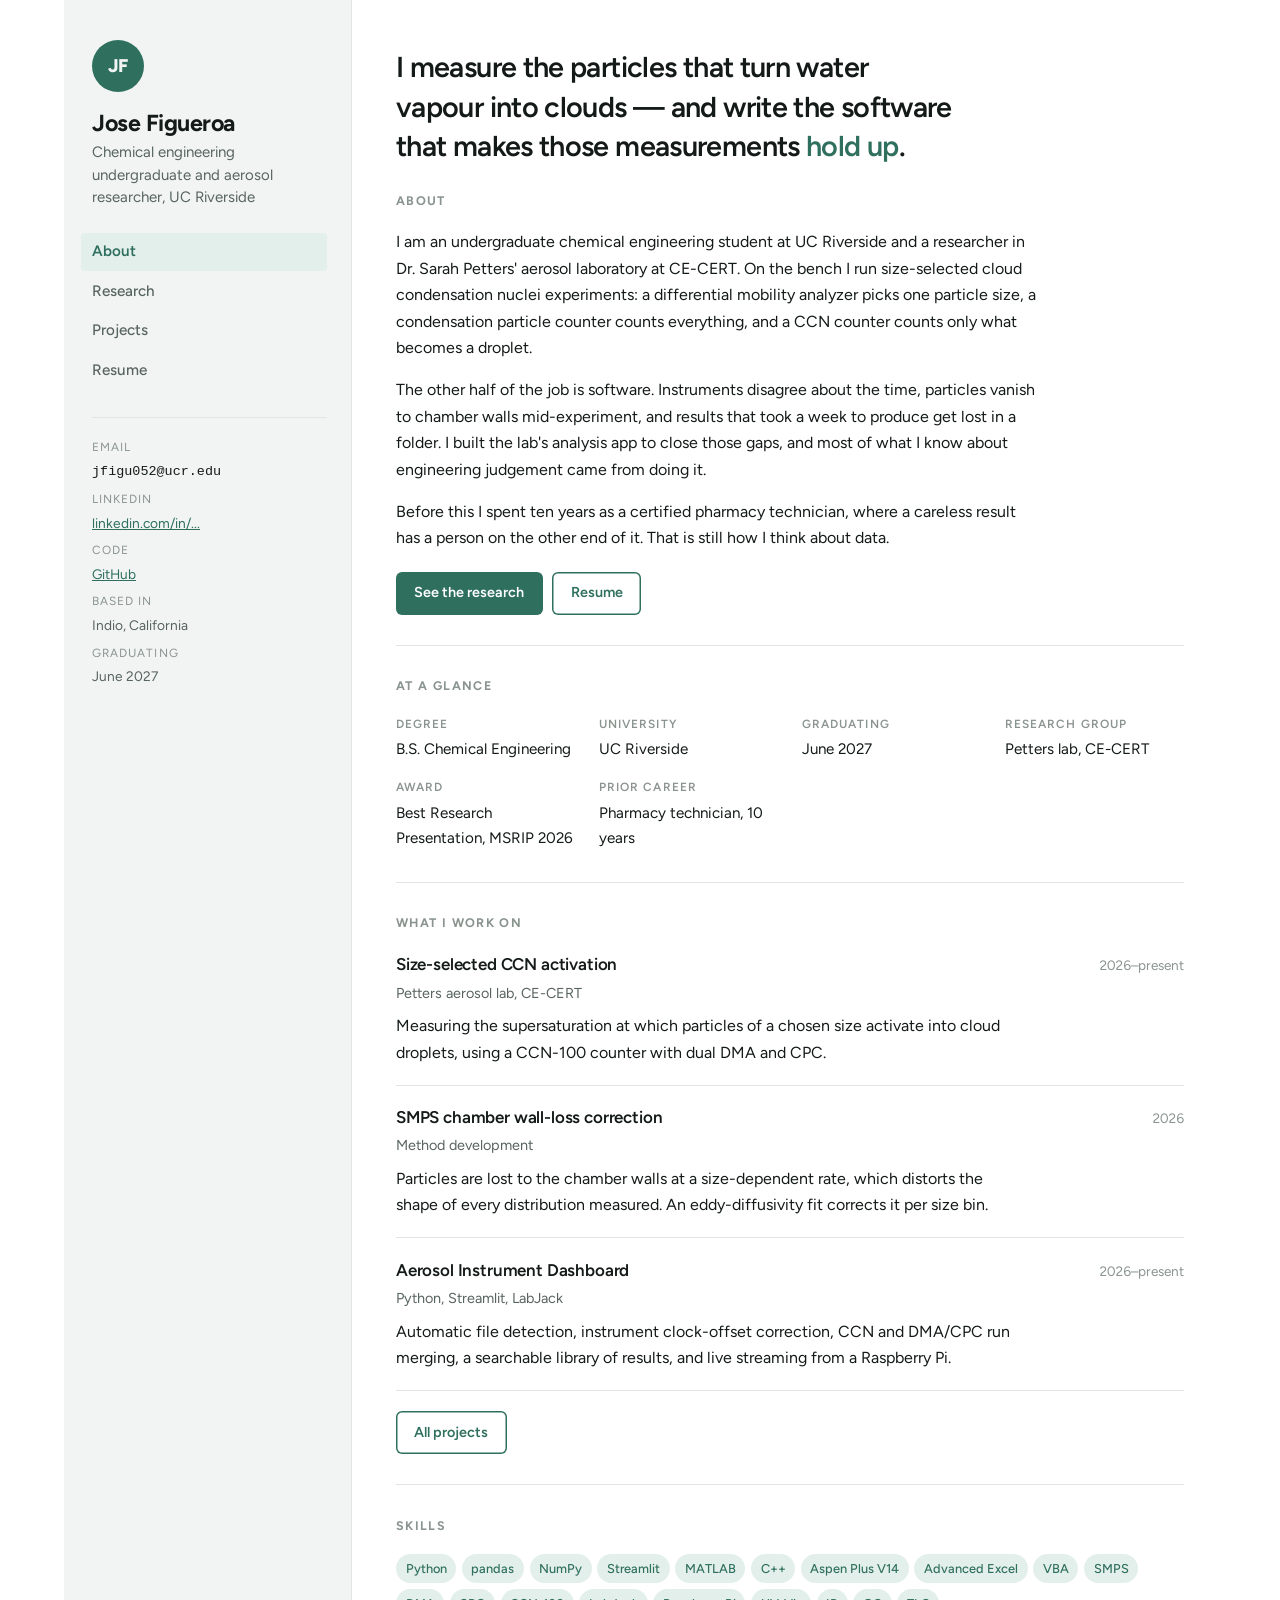
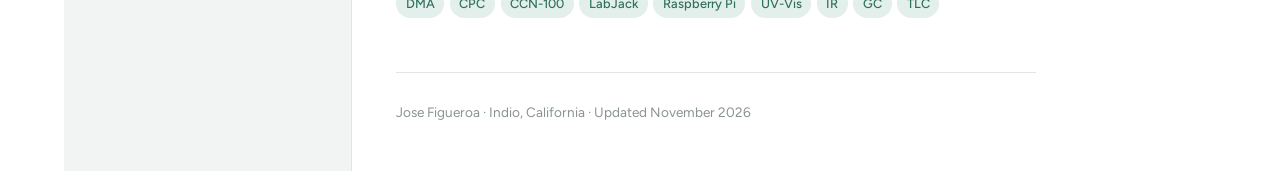
==== index.html @ 328cbad9 "Add personal site: about, research, projects, resume Static four-page site with a fixed identity pan" ====
<!doctype html>
<html lang="en">
<head>
<meta charset="utf-8">
<meta name="viewport" content="width=device-width,initial-scale=1,viewport-fit=cover">
<meta name="claude:viewport-fit-sides" content="cover">
<title>Jose Figueroa</title>
<link rel="preconnect" href="https://fonts.googleapis.com">
<link rel="preconnect" href="https://fonts.gstatic.com" crossorigin>
<link rel="stylesheet" href="https://fonts.googleapis.com/css2?family=Figtree:wght@400;500;600;700;800&display=swap">
<link rel="stylesheet" href="style.css">
</head>
<body>
<div class="shell">

<aside class="panel"><div class="inner">
  <div class="mono" aria-hidden="true">JF</div>
  <h1><a href="index.html">Jose Figueroa</a></h1>
  <p class="title">Chemical engineering undergraduate and aerosol researcher, UC Riverside</p>
  <nav aria-label="Main">
    <a href="index.html" aria-current="page">About</a>
    <a href="research.html">Research</a>
    <a href="projects.html">Projects</a>
    <a href="resume.html">Resume</a>
  </nav>
  <div class="meta">
    <div><span>Email</span><code>jfigu052@ucr.edu</code></div>
    <div><span>LinkedIn</span><a href="LINKEDIN-URL-HERE">linkedin.com/in/...</a></div>
    <div><span>Code</span><a href="https://github.com/lumpygumpy666">GitHub</a></div>
    <div><span>Based in</span>Indio, California</div>
    <div><span>Graduating</span>June 2027</div>
  </div>
</div></aside>

<main class="content">

<p class="intro">I measure the particles that turn water vapour into clouds &mdash; and write the software that makes those measurements <em>hold up</em>.</p>

<section>
  <h2>About</h2>
  <p>I am an undergraduate chemical engineering student at UC Riverside and a researcher in Dr.&nbsp;Sarah Petters' aerosol laboratory at CE-CERT. On the bench I run size-selected cloud condensation nuclei experiments: a differential mobility analyzer picks one particle size, a condensation particle counter counts everything, and a CCN counter counts only what becomes a droplet.</p>
  <p>The other half of the job is software. Instruments disagree about the time, particles vanish to chamber walls mid-experiment, and results that took a week to produce get lost in a folder. I built the lab's analysis app to close those gaps, and most of what I know about engineering judgement came from doing it.</p>
  <p>Before this I spent ten years as a certified pharmacy technician, where a careless result has a person on the other end of it. That is still how I think about data.</p>
  <div class="actions">
    <a class="btn" href="research.html">See the research</a>
    <a class="btn ghost" href="resume.html">Resume</a>
  </div>
</section>

<section>
  <h2>At a glance</h2>
  <dl class="facts">
    <div><dt>Degree</dt><dd>B.S. Chemical Engineering</dd></div>
    <div><dt>University</dt><dd>UC Riverside</dd></div>
    <div><dt>Graduating</dt><dd>June 2027</dd></div>
    <div><dt>Research group</dt><dd>Petters lab, CE-CERT</dd></div>
    <div><dt>Award</dt><dd>Best Research Presentation, MSRIP 2026</dd></div>
    <div><dt>Prior career</dt><dd>Pharmacy technician, 10 years</dd></div>
  </dl>
</section>

<section>
  <h2>What I work on</h2>
  <div class="rows">
    <div class="rowitem">
      <div class="body">
        <h3>Size-selected CCN activation</h3>
        <p class="org">Petters aerosol lab, CE-CERT</p>
        <p>Measuring the supersaturation at which particles of a chosen size activate into cloud droplets, using a CCN-100 counter with dual DMA and CPC.</p>
      </div>
      <div class="when">2026&ndash;present</div>
    </div>
    <div class="rowitem">
      <div class="body">
        <h3>SMPS chamber wall-loss correction</h3>
        <p class="org">Method development</p>
        <p>Particles are lost to the chamber walls at a size-dependent rate, which distorts the shape of every distribution measured. An eddy-diffusivity fit corrects it per size bin.</p>
      </div>
      <div class="when">2026</div>
    </div>
    <div class="rowitem">
      <div class="body">
        <h3>Aerosol Instrument Dashboard</h3>
        <p class="org">Python, Streamlit, LabJack</p>
        <p>Automatic file detection, instrument clock-offset correction, CCN and DMA/CPC run merging, a searchable library of results, and live streaming from a Raspberry Pi.</p>
      </div>
      <div class="when">2026&ndash;present</div>
    </div>
  </div>
  <div class="actions"><a class="btn ghost" href="projects.html">All projects</a></div>
</section>

<section>
  <h2>Skills</h2>
  <ul class="pills">
    <li>Python</li><li>pandas</li><li>NumPy</li><li>Streamlit</li><li>MATLAB</li><li>C++</li>
    <li>Aspen Plus V14</li><li>Advanced Excel</li><li>VBA</li><li>SMPS</li><li>DMA</li><li>CPC</li>
    <li>CCN-100</li><li>LabJack</li><li>Raspberry Pi</li><li>UV-Vis</li><li>IR</li><li>GC</li><li>TLC</li>
  </ul>
</section>

<p class="foot">Jose Figueroa &middot; Indio, California &middot; Updated November 2026</p>

</main>
</div>
</body>
</html>
---- style.css ----
/* Layout: a fixed identity panel on the left holds name, nav and contact; content scrolls beside it. */
:root{
  --bg:#FFFFFF; --panel:#F1F4F3; --fg:#131A18; --muted:#58645F; --faint:#8A948F;
  --rule:#E1E6E4; --accent:#2F6F5E; --accent-weak:#E3EFEA;
  --font-sans:"Figtree",'Segoe UI',system-ui,sans-serif;
  --font-mono:ui-monospace,'Cascadia Mono','Consolas',monospace;
  color-scheme:light;
}
@media (prefers-color-scheme:dark){:root:not([data-theme="light"]){
  --bg:#0D1211; --panel:#151C1A; --fg:#E3E9E6; --muted:#929D99; --faint:#717C78;
  --rule:#222B28; --accent:#63C0A3; --accent-weak:#16241F; color-scheme:dark;}}
:root[data-theme="dark"]{
  --bg:#0D1211; --panel:#151C1A; --fg:#E3E9E6; --muted:#929D99; --faint:#717C78;
  --rule:#222B28; --accent:#63C0A3; --accent-weak:#16241F; color-scheme:dark;}

*{box-sizing:border-box}
body{margin:0;background:var(--bg);color:var(--fg);font-family:var(--font-sans);
  font-size:16px;line-height:1.65;-webkit-font-smoothing:antialiased}
img{max-width:100%}
a{color:var(--accent)}

.shell{display:grid;grid-template-columns:18rem minmax(0,1fr);
  max-width:72rem;margin:0 auto;align-items:start}
@media (max-width:52rem){.shell{grid-template-columns:1fr}}

/* identity panel */
.panel{background:var(--panel);align-self:stretch;border-right:1px solid var(--rule)}
.panel .inner{position:sticky;top:env(safe-area-inset-top,0px);
  padding-block:2.5rem;
  padding-left:max(1.75rem,env(safe-area-inset-left,0px));
  padding-right:max(1.5rem,16px)}
@media (max-width:52rem){
  .panel{border-right:0;border-bottom:1px solid var(--rule)}
  .panel .inner{position:static;padding-block:2rem 1.5rem;
    padding-left:max(16px,env(safe-area-inset-left,0px));
    padding-right:max(16px,env(safe-area-inset-right,0px));
    max-width:72rem;margin:0 auto}}

.mono{width:3.25rem;height:3.25rem;display:grid;place-items:center;
  background:var(--accent);color:var(--panel);font-weight:800;font-size:1.15rem;
  letter-spacing:.02em;border-radius:50%;margin-bottom:1.1rem}
.panel h1{font-size:1.45rem;font-weight:700;letter-spacing:-.02em;
  margin:0 0 .3rem;line-height:1.15}
.panel h1 a{color:inherit;text-decoration:none}
.panel .title{font-size:.94rem;color:var(--muted);margin:0 0 1.5rem;line-height:1.5}
.panel nav{display:flex;flex-direction:column;gap:.1rem;margin-bottom:1.75rem}
@media (max-width:52rem){.panel nav{flex-direction:row;flex-wrap:wrap;gap:.35rem}}
.panel nav a{text-decoration:none;color:var(--muted);font-weight:500;font-size:.95rem;
  padding:.4rem .7rem;border-radius:4px;margin-left:-.7rem}
@media (max-width:52rem){.panel nav a{margin-left:0}}
.panel nav a:hover{color:var(--fg);background:var(--accent-weak)}
.panel nav a[aria-current="page"]{color:var(--accent);background:var(--accent-weak);font-weight:600}
.panel .meta{font-size:.86rem;color:var(--muted);display:grid;gap:.45rem;
  padding-top:1.25rem;border-top:1px solid var(--rule)}
.panel .meta code{font-family:var(--font-mono);font-size:.84rem;color:var(--fg);word-break:break-all}
.panel .meta span{display:block;color:var(--faint);font-size:.74rem;
  letter-spacing:.09em;text-transform:uppercase;margin-bottom:.1rem}

/* content */
.content{min-width:0;
  padding-left:max(2.75rem,env(safe-area-inset-left,0px));
  padding-right:max(2rem,env(safe-area-inset-right,0px));
  padding-block:3rem 2rem}
@media (max-width:52rem){.content{
  padding-left:max(16px,env(safe-area-inset-left,0px));
  padding-right:max(16px,env(safe-area-inset-right,0px));
  padding-block:2rem;max-width:72rem;margin:0 auto}}

.intro{font-size:clamp(1.35rem,3.2vw,1.8rem);line-height:1.38;font-weight:600;
  letter-spacing:-.022em;margin:0 0 1.5rem;max-width:30ch;text-wrap:balance}
.intro em{font-style:normal;color:var(--accent)}
section{padding-block:1.9rem;border-top:1px solid var(--rule)}
section:first-of-type{border-top:0;padding-top:0}
h2{font-size:.78rem;font-weight:700;letter-spacing:.11em;text-transform:uppercase;
  color:var(--faint);margin:0 0 1.1rem}
h3{font-size:1.06rem;font-weight:600;margin:0 0 .15rem;letter-spacing:-.01em}
p{margin:0 0 1rem;max-width:40rem}
ul.plain{margin:0 0 1rem;padding-left:1.15rem;max-width:40rem}
ul.plain li{margin-bottom:.35rem}
ul.plain li::marker{color:var(--accent)}

.rows{display:grid;gap:0}
.rowitem{display:grid;grid-template-columns:minmax(0,1fr) 9rem;gap:.3rem 1.5rem;
  padding-block:1.15rem;border-bottom:1px solid var(--rule)}
.rowitem:first-child{padding-top:0}
.rowitem .when{font-size:.85rem;color:var(--faint);text-align:right;
  padding-top:.2rem;font-variant-numeric:tabular-nums}
.rowitem .body{min-width:0;grid-column:1}
.org{color:var(--muted);font-size:.9rem;margin:0 0 .5rem}
.rowitem p:last-child{margin-bottom:0}
@media (max-width:40rem){.rowitem{grid-template-columns:1fr}
  .rowitem .when{text-align:left;padding-top:0;order:-1}}

.pills{display:flex;flex-wrap:wrap;gap:.35rem;margin:0;padding:0;list-style:none}
.pills li{font-size:.8rem;color:var(--accent);background:var(--accent-weak);
  padding:.25rem .6rem;border-radius:999px;margin:0;font-weight:500}

.facts{display:grid;grid-template-columns:repeat(auto-fit,minmax(10rem,1fr));
  gap:1rem 1.5rem;margin:0}
.facts div{min-width:0}
.facts dt{font-size:.74rem;letter-spacing:.09em;text-transform:uppercase;
  color:var(--faint);margin:0 0 .2rem;font-weight:600}
.facts dd{margin:0;font-size:.95rem}

.actions{display:flex;flex-wrap:wrap;gap:.6rem;margin:1.25rem 0 0}
.btn{display:inline-block;text-decoration:none;font-size:.9rem;font-weight:600;
  padding:.6rem 1.15rem;border-radius:6px;background:var(--accent);color:var(--bg)}
.btn:hover{filter:brightness(1.08)}
.btn.ghost{background:transparent;color:var(--accent);
  box-shadow:inset 0 0 0 1.5px var(--accent)}

.foot{color:var(--faint);font-size:.85rem;padding-top:1.75rem;
  border-top:1px solid var(--rule);margin-top:1.5rem}
a:focus-visible,.btn:focus-visible{outline:2px solid var(--accent);outline-offset:3px}
@media (prefers-reduced-motion:reduce){*{transition:none!important;animation:none!important}}
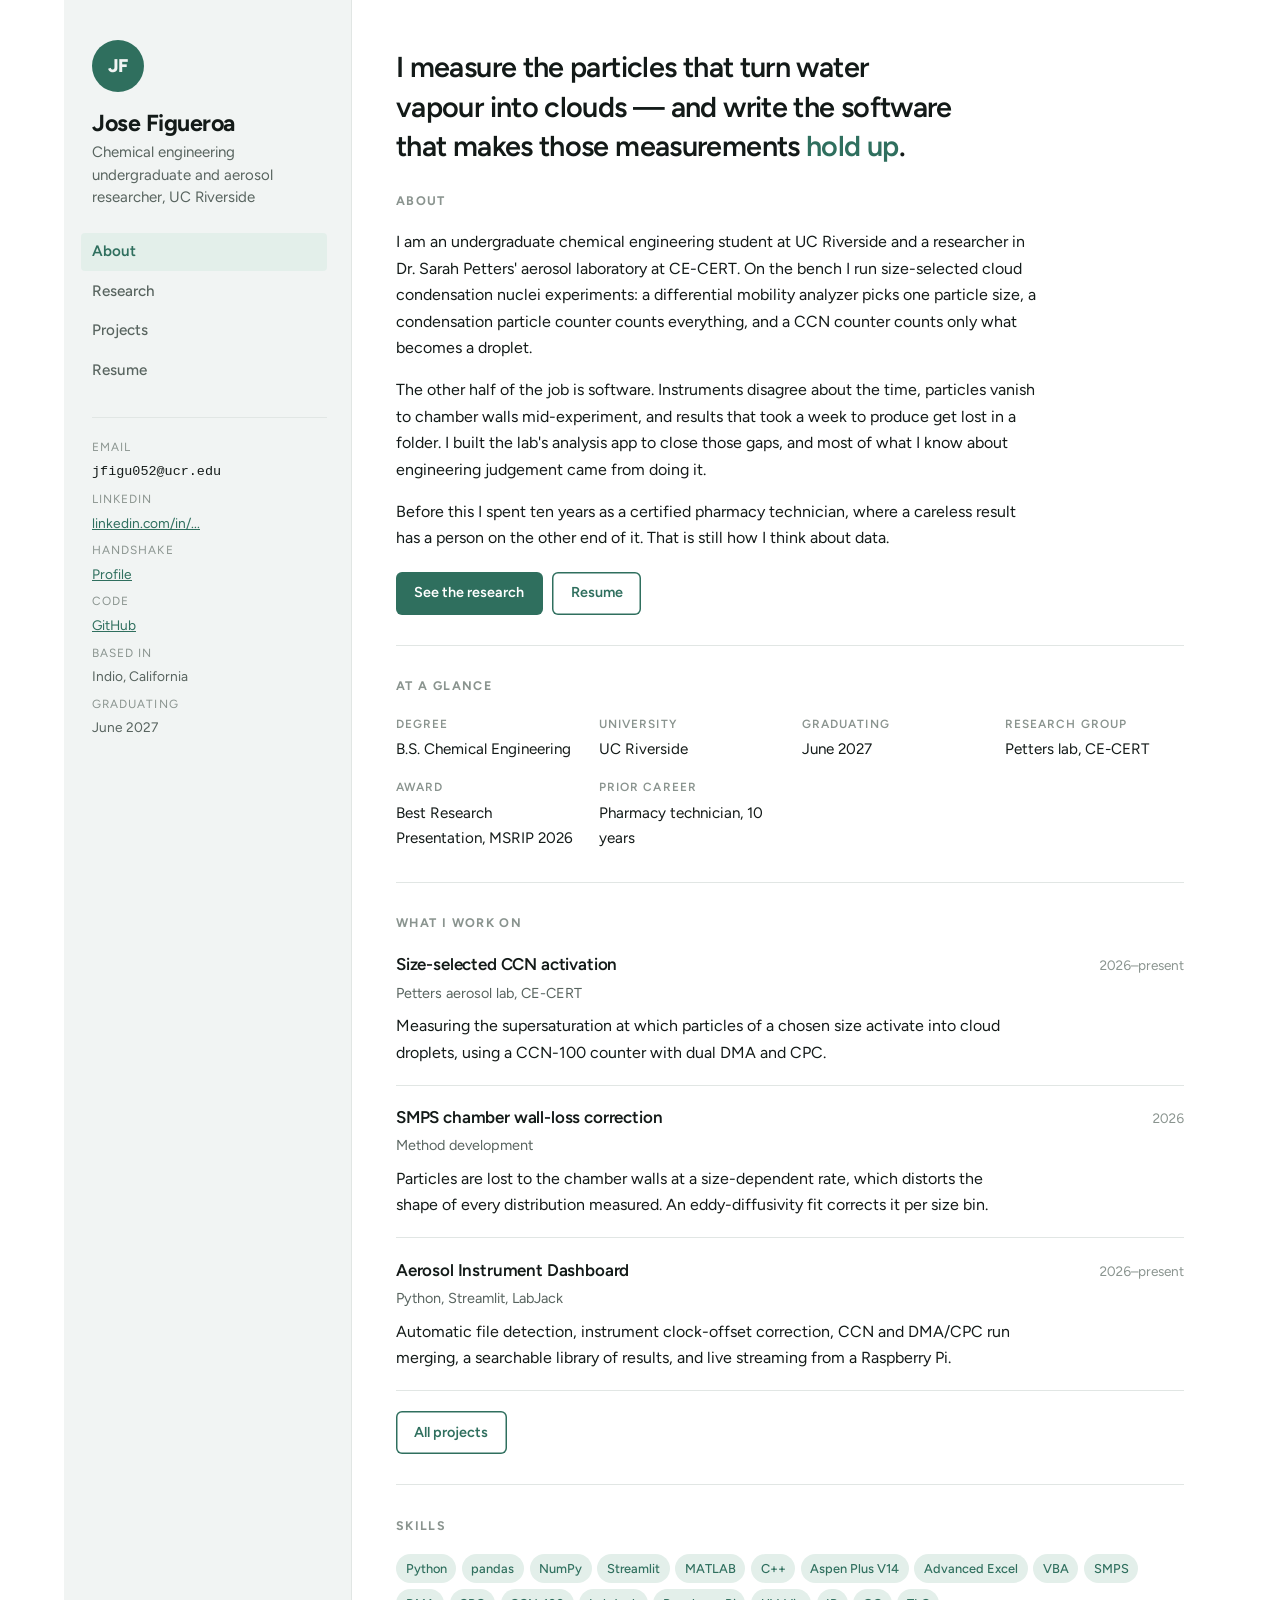
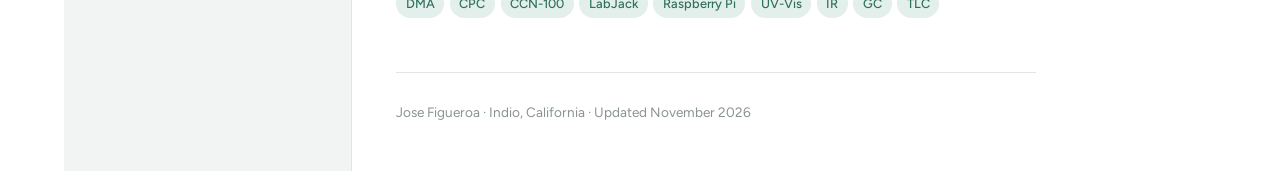
==== commit 0969597a: "Add LinkedIn and Handshake rows to the contact panel Both hrefs are placeholders until the real URLs" ====
--- a/index.html
+++ b/index.html
@@ -26,6 +26,7 @@
   <div class="meta">
     <div><span>Email</span><code>jfigu052@ucr.edu</code></div>
     <div><span>LinkedIn</span><a href="LINKEDIN-URL-HERE">linkedin.com/in/...</a></div>
+    <div><span>Handshake</span><a href="HANDSHAKE-URL-HERE">Profile</a></div>
     <div><span>Code</span><a href="https://github.com/lumpygumpy666">GitHub</a></div>
     <div><span>Based in</span>Indio, California</div>
     <div><span>Graduating</span>June 2027</div>
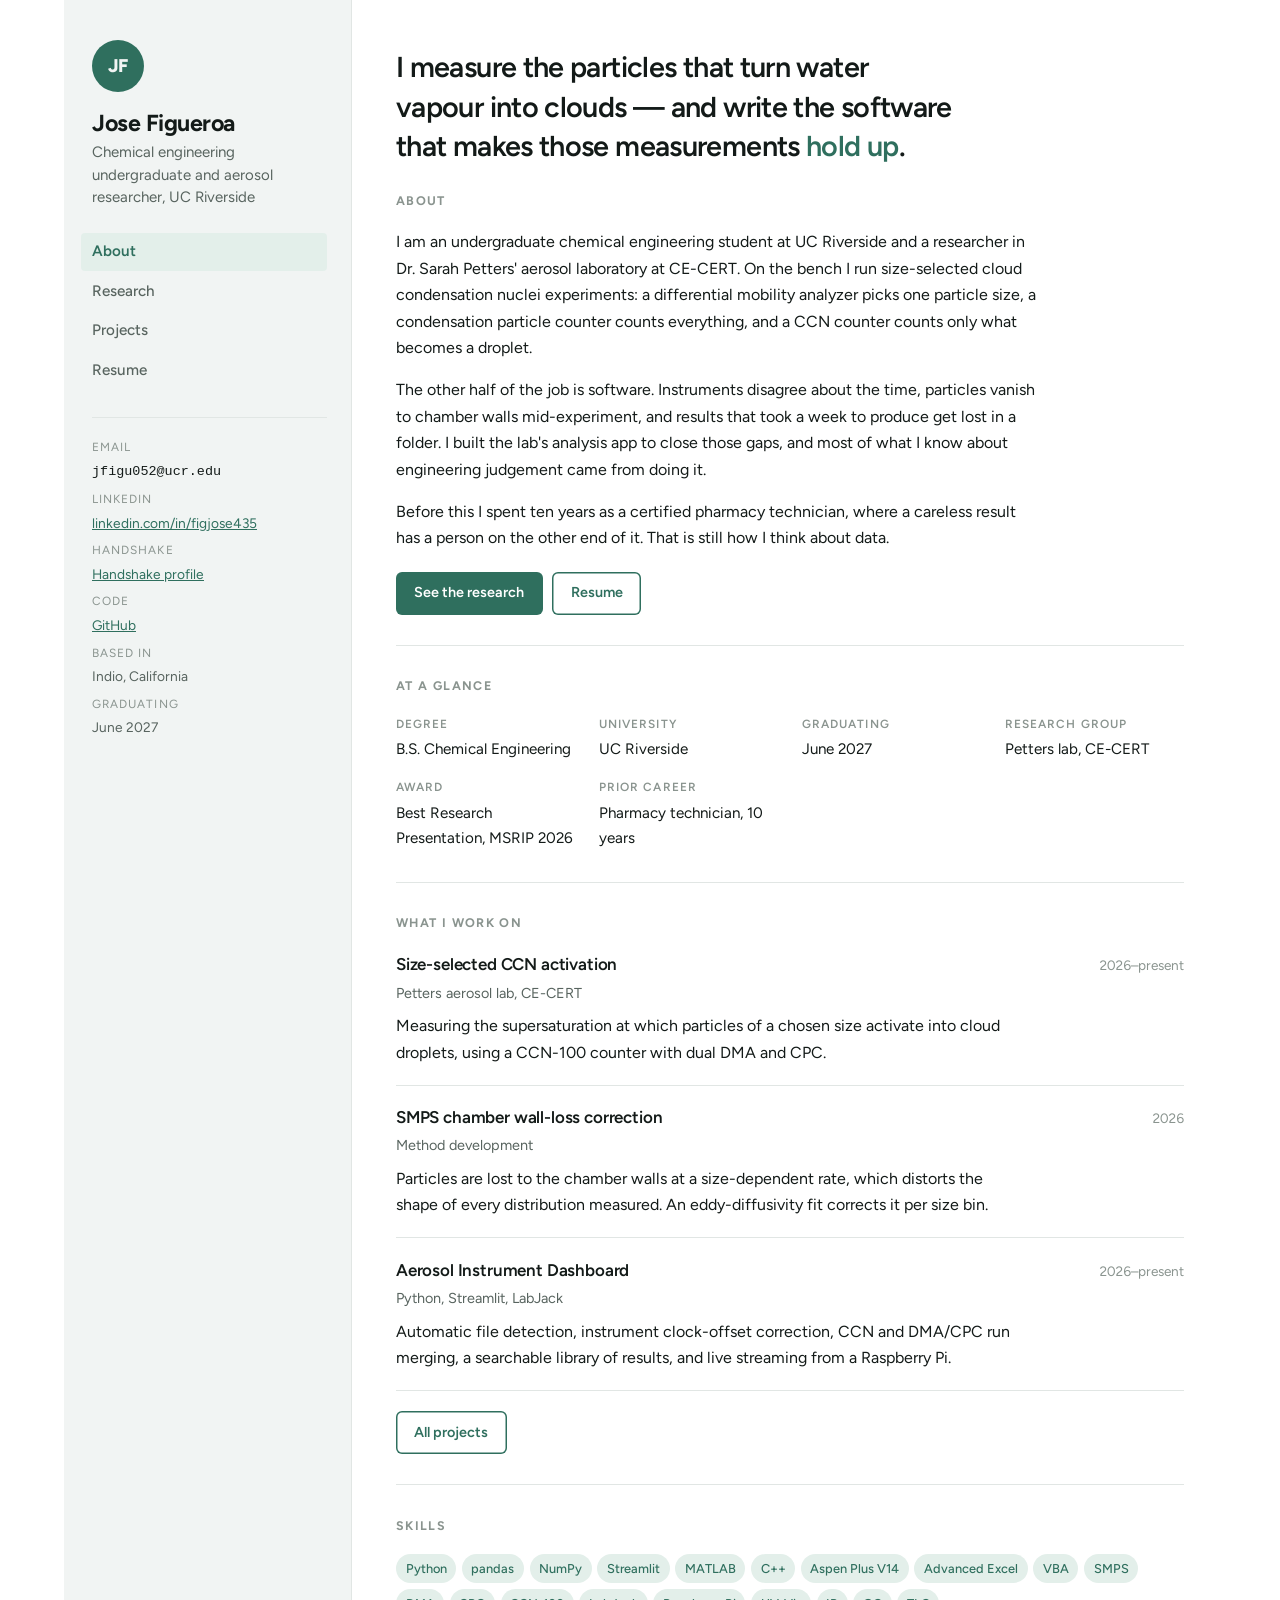
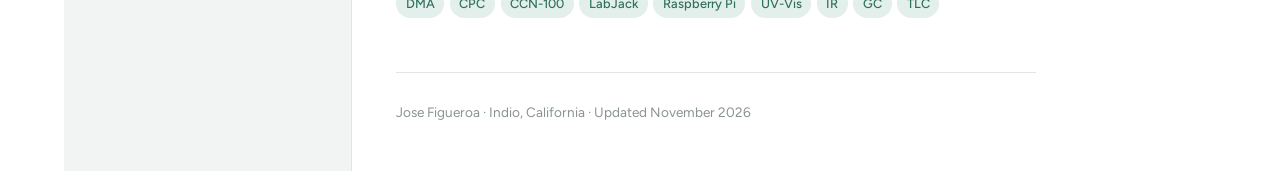
==== commit f5c6de98: "Fill in the LinkedIn and Handshake profile links Co-Authored-By: Claude Opus 5 <noreply@anthropic.co" ====
--- a/index.html
+++ b/index.html
@@ -25,8 +25,8 @@
   </nav>
   <div class="meta">
     <div><span>Email</span><code>jfigu052@ucr.edu</code></div>
-    <div><span>LinkedIn</span><a href="LINKEDIN-URL-HERE">linkedin.com/in/...</a></div>
-    <div><span>Handshake</span><a href="HANDSHAKE-URL-HERE">Profile</a></div>
+    <div><span>LinkedIn</span><a href="https://www.linkedin.com/in/figjose435">linkedin.com/in/figjose435</a></div>
+    <div><span>Handshake</span><a href="https://app.joinhandshake.com/profiles/rjaf6t">Handshake profile</a></div>
     <div><span>Code</span><a href="https://github.com/lumpygumpy666">GitHub</a></div>
     <div><span>Based in</span>Indio, California</div>
     <div><span>Graduating</span>June 2027</div>
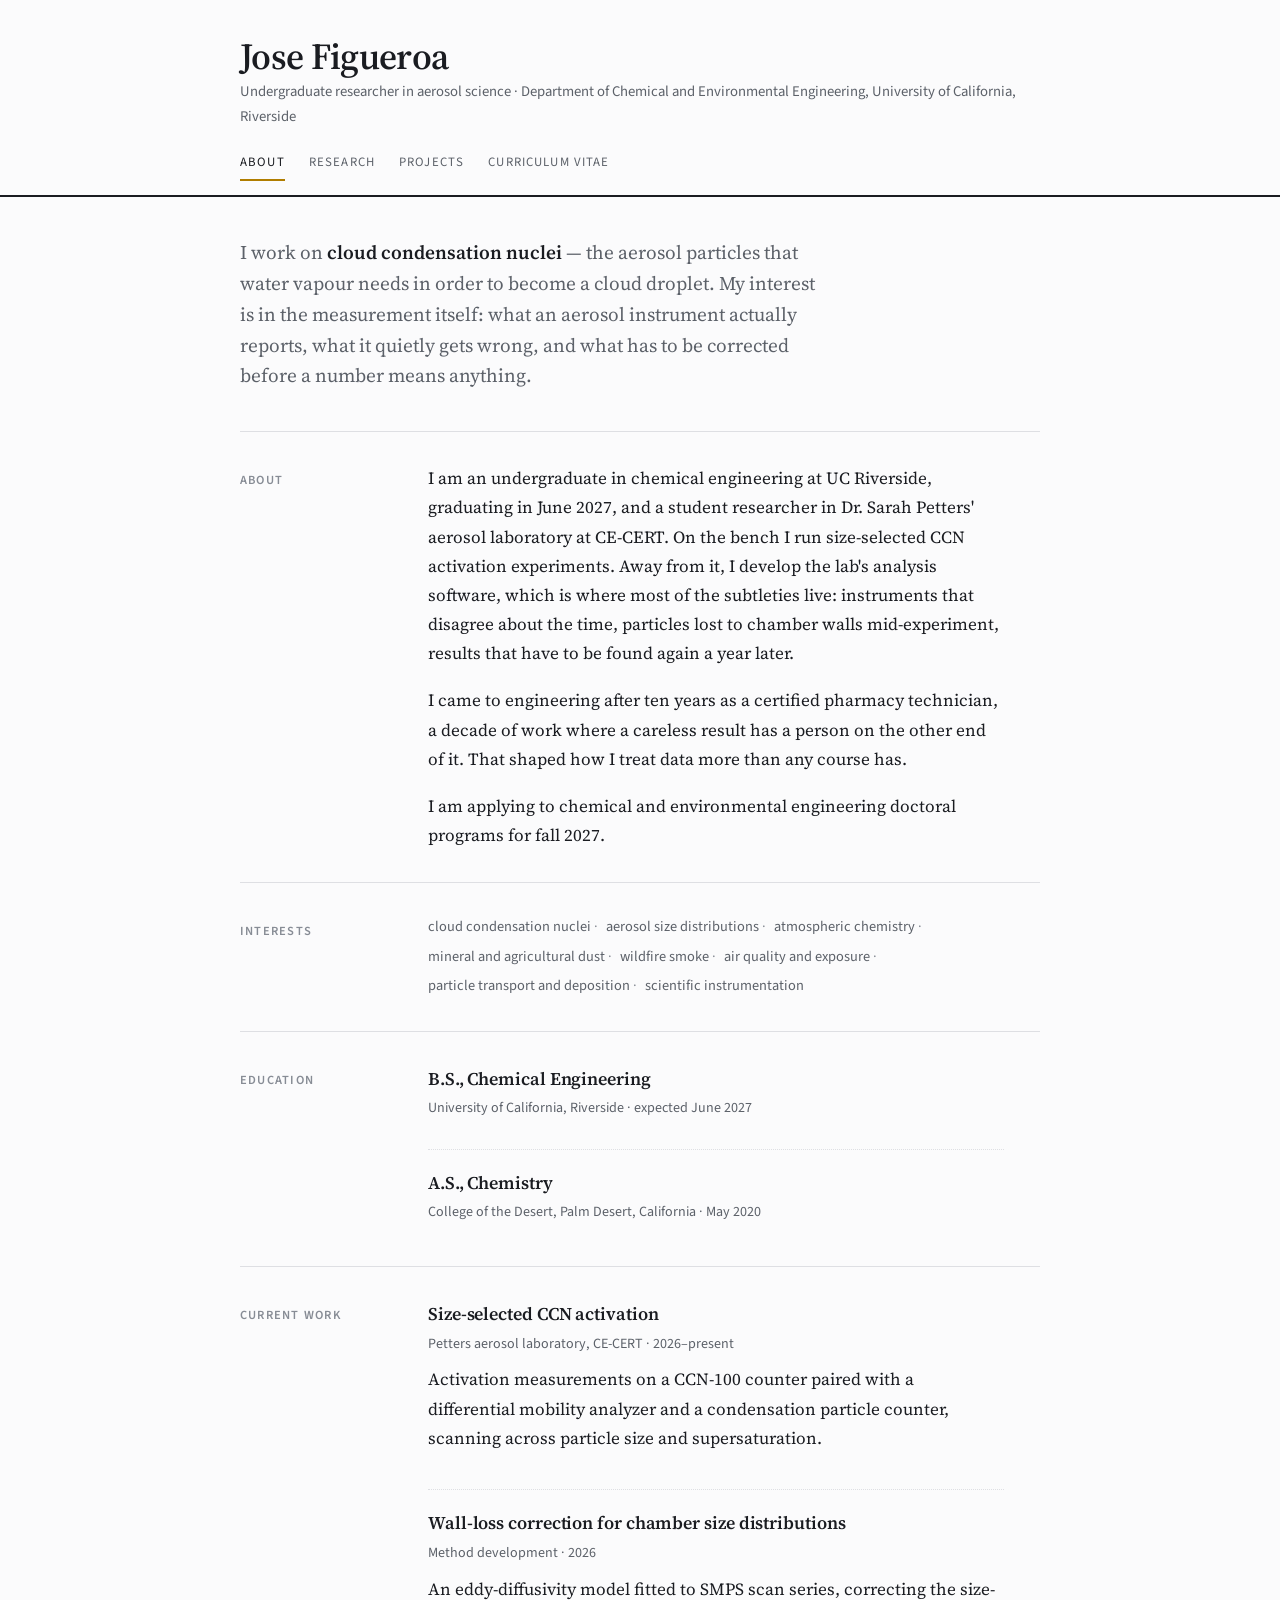
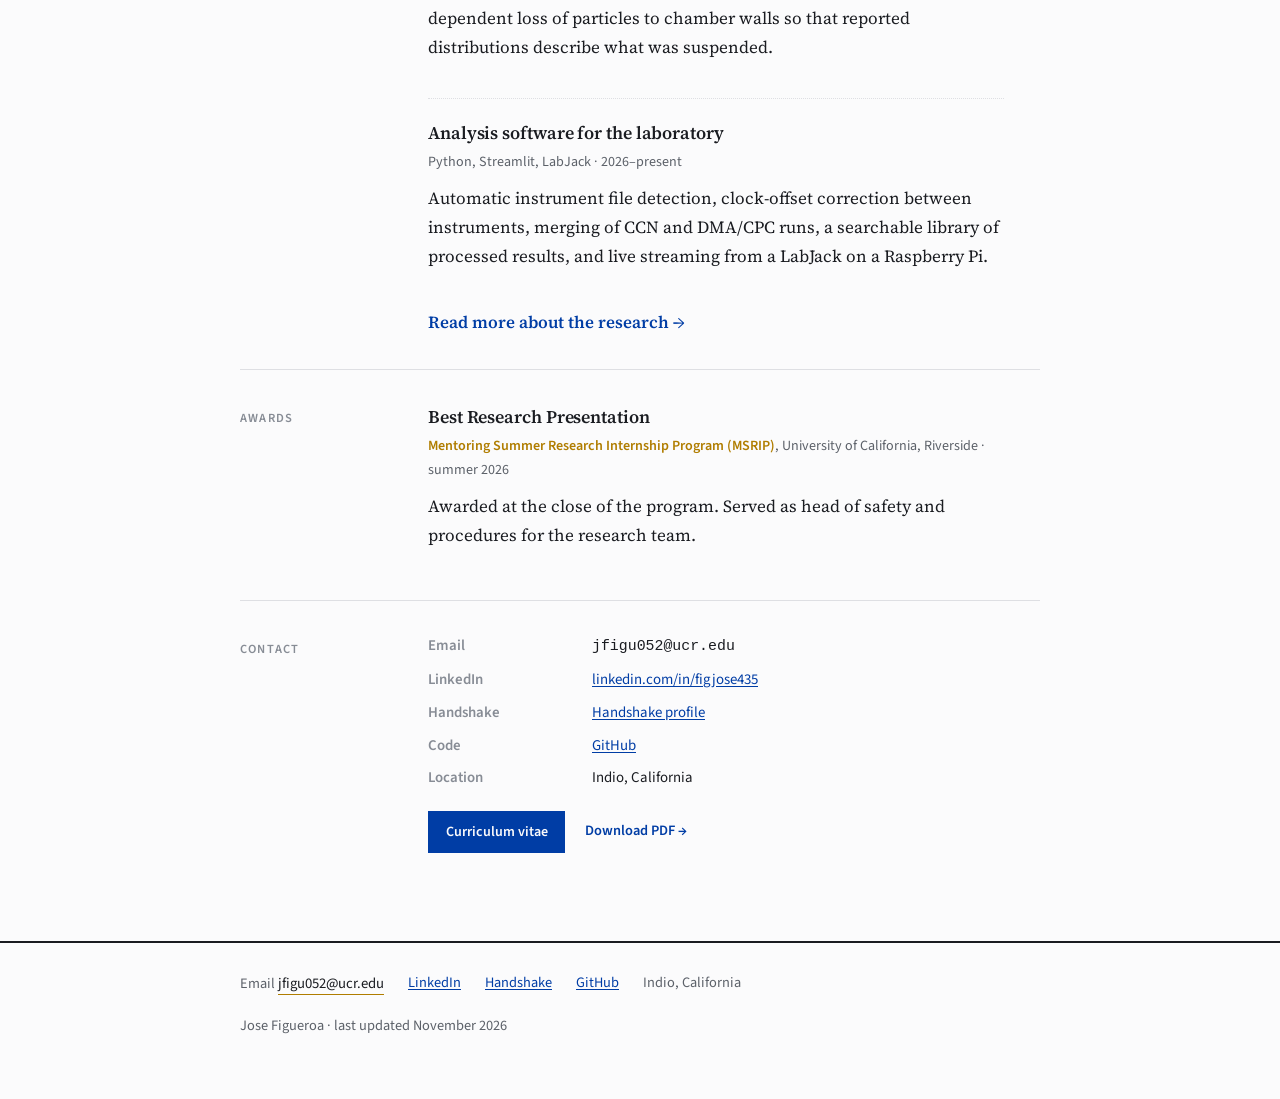
==== commit 18375f7a: "Switch the site to the academic design Serif type, headings set in the left margin column, UCR navy " ====
--- a/index.html
+++ b/index.html
@@ -7,102 +7,125 @@
 <title>Jose Figueroa</title>
 <link rel="preconnect" href="https://fonts.googleapis.com">
 <link rel="preconnect" href="https://fonts.gstatic.com" crossorigin>
-<link rel="stylesheet" href="https://fonts.googleapis.com/css2?family=Figtree:wght@400;500;600;700;800&display=swap">
+<link rel="stylesheet" href="https://fonts.googleapis.com/css2?family=Source+Sans+3:wght@400;600&family=Source+Serif+4:opsz,wght@8..60,400;8..60,600&display=swap">
 <link rel="stylesheet" href="style.css">
 </head>
 <body>
-<div class="shell">
-
-<aside class="panel"><div class="inner">
-  <div class="mono" aria-hidden="true">JF</div>
-  <h1><a href="index.html">Jose Figueroa</a></h1>
-  <p class="title">Chemical engineering undergraduate and aerosol researcher, UC Riverside</p>
+<header class="masthead"><div class="wrap">
+  <h1 class="name"><a href="index.html">Jose Figueroa</a></h1>
+  <p class="role">Undergraduate researcher in aerosol science &middot; Department of Chemical and Environmental Engineering, University of California, Riverside</p>
   <nav aria-label="Main">
     <a href="index.html" aria-current="page">About</a>
     <a href="research.html">Research</a>
     <a href="projects.html">Projects</a>
-    <a href="resume.html">Resume</a>
+    <a href="resume.html">Curriculum Vitae</a>
   </nav>
-  <div class="meta">
-    <div><span>Email</span><code>jfigu052@ucr.edu</code></div>
-    <div><span>LinkedIn</span><a href="https://www.linkedin.com/in/figjose435">linkedin.com/in/figjose435</a></div>
-    <div><span>Handshake</span><a href="https://app.joinhandshake.com/profiles/rjaf6t">Handshake profile</a></div>
-    <div><span>Code</span><a href="https://github.com/lumpygumpy666">GitHub</a></div>
-    <div><span>Based in</span>Indio, California</div>
-    <div><span>Graduating</span>June 2027</div>
+</div></header>
+
+<main><div class="wrap">
+
+<p class="standfirst">I work on <strong>cloud condensation nuclei</strong> &mdash; the aerosol particles that water vapour needs in order to become a cloud droplet. My interest is in the measurement itself: what an aerosol instrument actually reports, what it quietly gets wrong, and what has to be corrected before a number means anything.</p>
+
+<div class="row">
+  <h2>About</h2>
+  <div class="col">
+    <p>I am an undergraduate in chemical engineering at UC Riverside, graduating in June 2027, and a student researcher in Dr.&nbsp;Sarah Petters' aerosol laboratory at CE-CERT. On the bench I run size-selected CCN activation experiments. Away from it, I develop the lab's analysis software, which is where most of the subtleties live: instruments that disagree about the time, particles lost to chamber walls mid-experiment, results that have to be found again a year later.</p>
+    <p>I came to engineering after ten years as a certified pharmacy technician, a decade of work where a careless result has a person on the other end of it. That shaped how I treat data more than any course has.</p>
+    <p>I am applying to chemical and environmental engineering doctoral programs for fall 2027.</p>
   </div>
-</div></aside>
+</div>
 
-<main class="content">
+<div class="row">
+  <h2>Interests</h2>
+  <div class="col">
+    <ul class="keywords">
+      <li>cloud condensation nuclei</li>
+      <li>aerosol size distributions</li>
+      <li>atmospheric chemistry</li>
+      <li>mineral and agricultural dust</li>
+      <li>wildfire smoke</li>
+      <li>air quality and exposure</li>
+      <li>particle transport and deposition</li>
+      <li>scientific instrumentation</li>
+    </ul>
+  </div>
+</div>
 
-<p class="intro">I measure the particles that turn water vapour into clouds &mdash; and write the software that makes those measurements <em>hold up</em>.</p>
-
-<section>
-  <h2>About</h2>
-  <p>I am an undergraduate chemical engineering student at UC Riverside and a researcher in Dr.&nbsp;Sarah Petters' aerosol laboratory at CE-CERT. On the bench I run size-selected cloud condensation nuclei experiments: a differential mobility analyzer picks one particle size, a condensation particle counter counts everything, and a CCN counter counts only what becomes a droplet.</p>
-  <p>The other half of the job is software. Instruments disagree about the time, particles vanish to chamber walls mid-experiment, and results that took a week to produce get lost in a folder. I built the lab's analysis app to close those gaps, and most of what I know about engineering judgement came from doing it.</p>
-  <p>Before this I spent ten years as a certified pharmacy technician, where a careless result has a person on the other end of it. That is still how I think about data.</p>
-  <div class="actions">
-    <a class="btn" href="research.html">See the research</a>
-    <a class="btn ghost" href="resume.html">Resume</a>
-  </div>
-</section>
-
-<section>
-  <h2>At a glance</h2>
-  <dl class="facts">
-    <div><dt>Degree</dt><dd>B.S. Chemical Engineering</dd></div>
-    <div><dt>University</dt><dd>UC Riverside</dd></div>
-    <div><dt>Graduating</dt><dd>June 2027</dd></div>
-    <div><dt>Research group</dt><dd>Petters lab, CE-CERT</dd></div>
-    <div><dt>Award</dt><dd>Best Research Presentation, MSRIP 2026</dd></div>
-    <div><dt>Prior career</dt><dd>Pharmacy technician, 10 years</dd></div>
-  </dl>
-</section>
-
-<section>
-  <h2>What I work on</h2>
-  <div class="rows">
-    <div class="rowitem">
-      <div class="body">
-        <h3>Size-selected CCN activation</h3>
-        <p class="org">Petters aerosol lab, CE-CERT</p>
-        <p>Measuring the supersaturation at which particles of a chosen size activate into cloud droplets, using a CCN-100 counter with dual DMA and CPC.</p>
-      </div>
-      <div class="when">2026&ndash;present</div>
+<div class="row">
+  <h2>Education</h2>
+  <div class="col">
+    <div class="item">
+      <h3>B.S., Chemical Engineering</h3>
+      <p class="cite">University of California, Riverside &middot; expected June 2027</p>
     </div>
-    <div class="rowitem">
-      <div class="body">
-        <h3>SMPS chamber wall-loss correction</h3>
-        <p class="org">Method development</p>
-        <p>Particles are lost to the chamber walls at a size-dependent rate, which distorts the shape of every distribution measured. An eddy-diffusivity fit corrects it per size bin.</p>
-      </div>
-      <div class="when">2026</div>
-    </div>
-    <div class="rowitem">
-      <div class="body">
-        <h3>Aerosol Instrument Dashboard</h3>
-        <p class="org">Python, Streamlit, LabJack</p>
-        <p>Automatic file detection, instrument clock-offset correction, CCN and DMA/CPC run merging, a searchable library of results, and live streaming from a Raspberry Pi.</p>
-      </div>
-      <div class="when">2026&ndash;present</div>
+    <div class="item">
+      <h3>A.S., Chemistry</h3>
+      <p class="cite">College of the Desert, Palm Desert, California &middot; May 2020</p>
     </div>
   </div>
-  <div class="actions"><a class="btn ghost" href="projects.html">All projects</a></div>
-</section>
+</div>
 
-<section>
-  <h2>Skills</h2>
-  <ul class="pills">
-    <li>Python</li><li>pandas</li><li>NumPy</li><li>Streamlit</li><li>MATLAB</li><li>C++</li>
-    <li>Aspen Plus V14</li><li>Advanced Excel</li><li>VBA</li><li>SMPS</li><li>DMA</li><li>CPC</li>
-    <li>CCN-100</li><li>LabJack</li><li>Raspberry Pi</li><li>UV-Vis</li><li>IR</li><li>GC</li><li>TLC</li>
+<div class="row">
+  <h2>Current work</h2>
+  <div class="col">
+    <div class="item">
+      <h3>Size-selected CCN activation</h3>
+      <p class="cite">Petters aerosol laboratory, CE-CERT &middot; 2026&ndash;present</p>
+      <p>Activation measurements on a CCN-100 counter paired with a differential mobility analyzer and a condensation particle counter, scanning across particle size and supersaturation.</p>
+    </div>
+    <div class="item">
+      <h3>Wall-loss correction for chamber size distributions</h3>
+      <p class="cite">Method development &middot; 2026</p>
+      <p>An eddy-diffusivity model fitted to SMPS scan series, correcting the size-dependent loss of particles to chamber walls so that reported distributions describe what was suspended.</p>
+    </div>
+    <div class="item">
+      <h3>Analysis software for the laboratory</h3>
+      <p class="cite">Python, Streamlit, LabJack &middot; 2026&ndash;present</p>
+      <p>Automatic instrument file detection, clock-offset correction between instruments, merging of CCN and DMA/CPC runs, a searchable library of processed results, and live streaming from a LabJack on a Raspberry Pi.</p>
+    </div>
+    <p><a class="link-arrow" href="research.html">Read more about the research</a></p>
+  </div>
+</div>
+
+<div class="row">
+  <h2>Awards</h2>
+  <div class="col">
+    <div class="item">
+      <h3>Best Research Presentation</h3>
+      <p class="cite"><em>Mentoring Summer Research Internship Program (MSRIP)</em>, University of California, Riverside &middot; summer 2026</p>
+      <p>Awarded at the close of the program. Served as head of safety and procedures for the research team.</p>
+    </div>
+  </div>
+</div>
+
+<div class="row">
+  <div class="rowhead">Contact</div>
+  <div class="col">
+    <dl class="deflist">
+      <dt>Email</dt><dd><code>jfigu052@ucr.edu</code></dd>
+      <dt>LinkedIn</dt><dd><a href="https://www.linkedin.com/in/figjose435">linkedin.com/in/figjose435</a></dd>
+      <dt>Handshake</dt><dd><a href="https://app.joinhandshake.com/profiles/rjaf6t">Handshake profile</a></dd>
+      <dt>Code</dt><dd><a href="https://github.com/lumpygumpy666">GitHub</a></dd>
+      <dt>Location</dt><dd>Indio, California</dd>
+    </dl>
+    <div class="actions">
+      <a class="btn" href="resume.html">Curriculum vitae</a>
+      <a class="link-arrow" href="Jose-Figueroa-Resume.pdf">Download PDF</a>
+    </div>
+  </div>
+</div>
+
+</div></main>
+
+<footer><div class="wrap">
+  <ul class="contact">
+    <li>Email <code>jfigu052@ucr.edu</code></li>
+    <li><a href="https://www.linkedin.com/in/figjose435">LinkedIn</a></li>
+    <li><a href="https://app.joinhandshake.com/profiles/rjaf6t">Handshake</a></li>
+    <li><a href="https://github.com/lumpygumpy666">GitHub</a></li>
+    <li>Indio, California</li>
   </ul>
-</section>
-
-<p class="foot">Jose Figueroa &middot; Indio, California &middot; Updated November 2026</p>
-
-</main>
-</div>
+  <p>Jose Figueroa &middot; last updated November 2026</p>
+</div></footer>
 </body>
 </html>
--- a/style.css
+++ b/style.css
@@ -1,115 +1,97 @@
-/* Layout: a fixed identity panel on the left holds name, nav and contact; content scrolls beside it. */
+/* Layout: section headings sit in a left margin column beside the prose, the way a scholarly page sets its apparatus. */
 :root{
-  --bg:#FFFFFF; --panel:#F1F4F3; --fg:#131A18; --muted:#58645F; --faint:#8A948F;
-  --rule:#E1E6E4; --accent:#2F6F5E; --accent-weak:#E3EFEA;
-  --font-sans:"Figtree",'Segoe UI',system-ui,sans-serif;
-  --font-mono:ui-monospace,'Cascadia Mono','Consolas',monospace;
+  --bg:#FBFBFC; --fg:#1A1C21; --muted:#5C6169; --faint:#878C95;
+  --rule:#DEDFE3; --accent:#003DA5; --gold:#B07D00;
+  --font-serif:"Source Serif 4",Georgia,'Times New Roman',serif;
+  --font-sans:"Source Sans 3",'Segoe UI',system-ui,sans-serif;
   color-scheme:light;
 }
 @media (prefers-color-scheme:dark){:root:not([data-theme="light"]){
-  --bg:#0D1211; --panel:#151C1A; --fg:#E3E9E6; --muted:#929D99; --faint:#717C78;
-  --rule:#222B28; --accent:#63C0A3; --accent-weak:#16241F; color-scheme:dark;}}
+  --bg:#14161B; --fg:#E6E7EA; --muted:#A0A5AE; --faint:#7C828C;
+  --rule:#2A2E36; --accent:#7FAEFF; --gold:#E0A830; color-scheme:dark;}}
 :root[data-theme="dark"]{
-  --bg:#0D1211; --panel:#151C1A; --fg:#E3E9E6; --muted:#929D99; --faint:#717C78;
-  --rule:#222B28; --accent:#63C0A3; --accent-weak:#16241F; color-scheme:dark;}
+  --bg:#14161B; --fg:#E6E7EA; --muted:#A0A5AE; --faint:#7C828C;
+  --rule:#2A2E36; --accent:#7FAEFF; --gold:#E0A830; color-scheme:dark;}
 
 *{box-sizing:border-box}
-body{margin:0;background:var(--bg);color:var(--fg);font-family:var(--font-sans);
-  font-size:16px;line-height:1.65;-webkit-font-smoothing:antialiased}
+body{margin:0;background:var(--bg);color:var(--fg);font-family:var(--font-serif);
+  font-size:17px;line-height:1.72;-webkit-font-smoothing:antialiased}
 img{max-width:100%}
-a{color:var(--accent)}
+a{color:var(--accent);text-underline-offset:2px}
+.wrap{max-width:52rem;margin:0 auto;
+  padding-left:max(16px,env(safe-area-inset-left,0px));
+  padding-right:max(16px,env(safe-area-inset-right,0px))}
 
-.shell{display:grid;grid-template-columns:18rem minmax(0,1fr);
-  max-width:72rem;margin:0 auto;align-items:start}
-@media (max-width:52rem){.shell{grid-template-columns:1fr}}
+/* masthead */
+.masthead{border-bottom:2px solid var(--fg)}
+.masthead .wrap{padding-block:2.25rem 1rem}
+.name{font-size:clamp(1.7rem,5vw,2.3rem);font-weight:600;letter-spacing:-.015em;
+  margin:0 0 .15rem;line-height:1.1}
+.name a{color:inherit;text-decoration:none}
+.role{font-family:var(--font-sans);font-size:.92rem;color:var(--muted);margin:0 0 1.35rem}
+.masthead nav{display:flex;flex-wrap:wrap;gap:1.5rem;font-family:var(--font-sans);
+  font-size:.8rem;letter-spacing:.09em;text-transform:uppercase}
+.masthead nav a{color:var(--muted);text-decoration:none;padding-bottom:.4rem;
+  border-bottom:2px solid transparent;margin-bottom:-2px}
+.masthead nav a:hover{color:var(--fg)}
+.masthead nav a[aria-current="page"]{color:var(--fg);border-bottom-color:var(--gold)}
 
-/* identity panel */
-.panel{background:var(--panel);align-self:stretch;border-right:1px solid var(--rule)}
-.panel .inner{position:sticky;top:env(safe-area-inset-top,0px);
-  padding-block:2.5rem;
-  padding-left:max(1.75rem,env(safe-area-inset-left,0px));
-  padding-right:max(1.5rem,16px)}
-@media (max-width:52rem){
-  .panel{border-right:0;border-bottom:1px solid var(--rule)}
-  .panel .inner{position:static;padding-block:2rem 1.5rem;
-    padding-left:max(16px,env(safe-area-inset-left,0px));
-    padding-right:max(16px,env(safe-area-inset-right,0px));
-    max-width:72rem;margin:0 auto}}
+main .wrap{padding-block:2.5rem 1rem}
+.standfirst{font-size:1.2rem;line-height:1.6;color:var(--muted);
+  margin:0 0 2.5rem;max-width:36rem;text-wrap:pretty}
+.standfirst strong{color:var(--fg);font-weight:600}
 
-.mono{width:3.25rem;height:3.25rem;display:grid;place-items:center;
-  background:var(--accent);color:var(--panel);font-weight:800;font-size:1.15rem;
-  letter-spacing:.02em;border-radius:50%;margin-bottom:1.1rem}
-.panel h1{font-size:1.45rem;font-weight:700;letter-spacing:-.02em;
-  margin:0 0 .3rem;line-height:1.15}
-.panel h1 a{color:inherit;text-decoration:none}
-.panel .title{font-size:.94rem;color:var(--muted);margin:0 0 1.5rem;line-height:1.5}
-.panel nav{display:flex;flex-direction:column;gap:.1rem;margin-bottom:1.75rem}
-@media (max-width:52rem){.panel nav{flex-direction:row;flex-wrap:wrap;gap:.35rem}}
-.panel nav a{text-decoration:none;color:var(--muted);font-weight:500;font-size:.95rem;
-  padding:.4rem .7rem;border-radius:4px;margin-left:-.7rem}
-@media (max-width:52rem){.panel nav a{margin-left:0}}
-.panel nav a:hover{color:var(--fg);background:var(--accent-weak)}
-.panel nav a[aria-current="page"]{color:var(--accent);background:var(--accent-weak);font-weight:600}
-.panel .meta{font-size:.86rem;color:var(--muted);display:grid;gap:.45rem;
-  padding-top:1.25rem;border-top:1px solid var(--rule)}
-.panel .meta code{font-family:var(--font-mono);font-size:.84rem;color:var(--fg);word-break:break-all}
-.panel .meta span{display:block;color:var(--faint);font-size:.74rem;
-  letter-spacing:.09em;text-transform:uppercase;margin-bottom:.1rem}
+/* margin-column rows */
+.row{display:grid;grid-template-columns:9.5rem minmax(0,1fr);gap:.5rem 2.25rem;
+  padding-block:2rem;border-top:1px solid var(--rule)}
+.row > h2,.row > .rowhead{font-family:var(--font-sans);font-size:.78rem;
+  font-weight:600;letter-spacing:.1em;text-transform:uppercase;color:var(--faint);
+  margin:0;padding-top:.45rem;line-height:1.5}
+.row > .col{min-width:0;max-width:36rem}
+@media (max-width:44rem){.row{grid-template-columns:1fr;gap:.75rem}
+  .row > h2,.row > .rowhead{padding-top:0}}
 
-/* content */
-.content{min-width:0;
-  padding-left:max(2.75rem,env(safe-area-inset-left,0px));
-  padding-right:max(2rem,env(safe-area-inset-right,0px));
-  padding-block:3rem 2rem}
-@media (max-width:52rem){.content{
-  padding-left:max(16px,env(safe-area-inset-left,0px));
-  padding-right:max(16px,env(safe-area-inset-right,0px));
-  padding-block:2rem;max-width:72rem;margin:0 auto}}
+.col > :first-child{margin-top:0}
+.col > :last-child{margin-bottom:0}
+h3{font-size:1.12rem;font-weight:600;margin:0 0 .1rem;letter-spacing:-.005em}
+p{margin:0 0 1.1rem}
+.cite{font-family:var(--font-sans);font-size:.88rem;color:var(--muted);margin:0 0 .6rem}
+.cite em{font-style:normal;color:var(--gold);font-weight:600}
+ul{margin:0 0 1.1rem;padding-left:1.15rem}
+li{margin-bottom:.4rem}
+li::marker{color:var(--faint)}
 
-.intro{font-size:clamp(1.35rem,3.2vw,1.8rem);line-height:1.38;font-weight:600;
-  letter-spacing:-.022em;margin:0 0 1.5rem;max-width:30ch;text-wrap:balance}
-.intro em{font-style:normal;color:var(--accent)}
-section{padding-block:1.9rem;border-top:1px solid var(--rule)}
-section:first-of-type{border-top:0;padding-top:0}
-h2{font-size:.78rem;font-weight:700;letter-spacing:.11em;text-transform:uppercase;
-  color:var(--faint);margin:0 0 1.1rem}
-h3{font-size:1.06rem;font-weight:600;margin:0 0 .15rem;letter-spacing:-.01em}
-p{margin:0 0 1rem;max-width:40rem}
-ul.plain{margin:0 0 1rem;padding-left:1.15rem;max-width:40rem}
-ul.plain li{margin-bottom:.35rem}
-ul.plain li::marker{color:var(--accent)}
+.item{padding-block:1.15rem;border-top:1px dotted var(--rule)}
+.item:first-child{border-top:0;padding-top:0}
+.item:last-child{padding-bottom:0}
 
-.rows{display:grid;gap:0}
-.rowitem{display:grid;grid-template-columns:minmax(0,1fr) 9rem;gap:.3rem 1.5rem;
-  padding-block:1.15rem;border-bottom:1px solid var(--rule)}
-.rowitem:first-child{padding-top:0}
-.rowitem .when{font-size:.85rem;color:var(--faint);text-align:right;
-  padding-top:.2rem;font-variant-numeric:tabular-nums}
-.rowitem .body{min-width:0;grid-column:1}
-.org{color:var(--muted);font-size:.9rem;margin:0 0 .5rem}
-.rowitem p:last-child{margin-bottom:0}
-@media (max-width:40rem){.rowitem{grid-template-columns:1fr}
-  .rowitem .when{text-align:left;padding-top:0;order:-1}}
+.keywords{font-family:var(--font-sans);font-size:.9rem;color:var(--muted);
+  margin:0;padding:0;list-style:none;display:flex;flex-wrap:wrap;gap:.3rem .5rem}
+.keywords li{margin:0}
+.keywords li::after{content:" \00b7";color:var(--faint)}
+.keywords li:last-child::after{content:""}
 
-.pills{display:flex;flex-wrap:wrap;gap:.35rem;margin:0;padding:0;list-style:none}
-.pills li{font-size:.8rem;color:var(--accent);background:var(--accent-weak);
-  padding:.25rem .6rem;border-radius:999px;margin:0;font-weight:500}
+.deflist{margin:0;display:grid;grid-template-columns:9rem minmax(0,1fr);
+  gap:.45rem 1.25rem;font-family:var(--font-sans);font-size:.93rem}
+.deflist dt{color:var(--faint);font-weight:600}
+.deflist dd{margin:0}
+@media (max-width:30rem){.deflist{grid-template-columns:1fr;gap:.1rem 0}
+  .deflist dd{margin-bottom:.6rem}}
 
-.facts{display:grid;grid-template-columns:repeat(auto-fit,minmax(10rem,1fr));
-  gap:1rem 1.5rem;margin:0}
-.facts div{min-width:0}
-.facts dt{font-size:.74rem;letter-spacing:.09em;text-transform:uppercase;
-  color:var(--faint);margin:0 0 .2rem;font-weight:600}
-.facts dd{margin:0;font-size:.95rem}
+.actions{display:flex;flex-wrap:wrap;gap:1.25rem;align-items:center;margin:1.25rem 0 0;
+  font-family:var(--font-sans);font-size:.9rem}
+.btn{display:inline-block;text-decoration:none;color:var(--bg);background:var(--accent);
+  padding:.55rem 1.1rem;font-weight:600;font-size:.88rem}
+.btn:hover{filter:brightness(1.12)}
+.link-arrow{color:var(--accent);text-decoration:none;font-weight:600}
+.link-arrow:hover{text-decoration:underline}
+.link-arrow::after{content:" \2192"}
 
-.actions{display:flex;flex-wrap:wrap;gap:.6rem;margin:1.25rem 0 0}
-.btn{display:inline-block;text-decoration:none;font-size:.9rem;font-weight:600;
-  padding:.6rem 1.15rem;border-radius:6px;background:var(--accent);color:var(--bg)}
-.btn:hover{filter:brightness(1.08)}
-.btn.ghost{background:transparent;color:var(--accent);
-  box-shadow:inset 0 0 0 1.5px var(--accent)}
-
-.foot{color:var(--faint);font-size:.85rem;padding-top:1.75rem;
-  border-top:1px solid var(--rule);margin-top:1.5rem}
+footer{border-top:2px solid var(--fg);margin-top:2.5rem}
+footer .wrap{padding-block:1.75rem 2.75rem;font-family:var(--font-sans);
+  font-size:.9rem;color:var(--muted)}
+.contact{display:flex;flex-wrap:wrap;gap:.35rem 1.5rem;margin:0 0 .7rem;padding:0;list-style:none}
+.contact code{font-family:var(--font-sans);font-size:.92rem;color:var(--fg);
+  border-bottom:1px solid var(--gold)}
 a:focus-visible,.btn:focus-visible{outline:2px solid var(--accent);outline-offset:3px}
 @media (prefers-reduced-motion:reduce){*{transition:none!important;animation:none!important}}
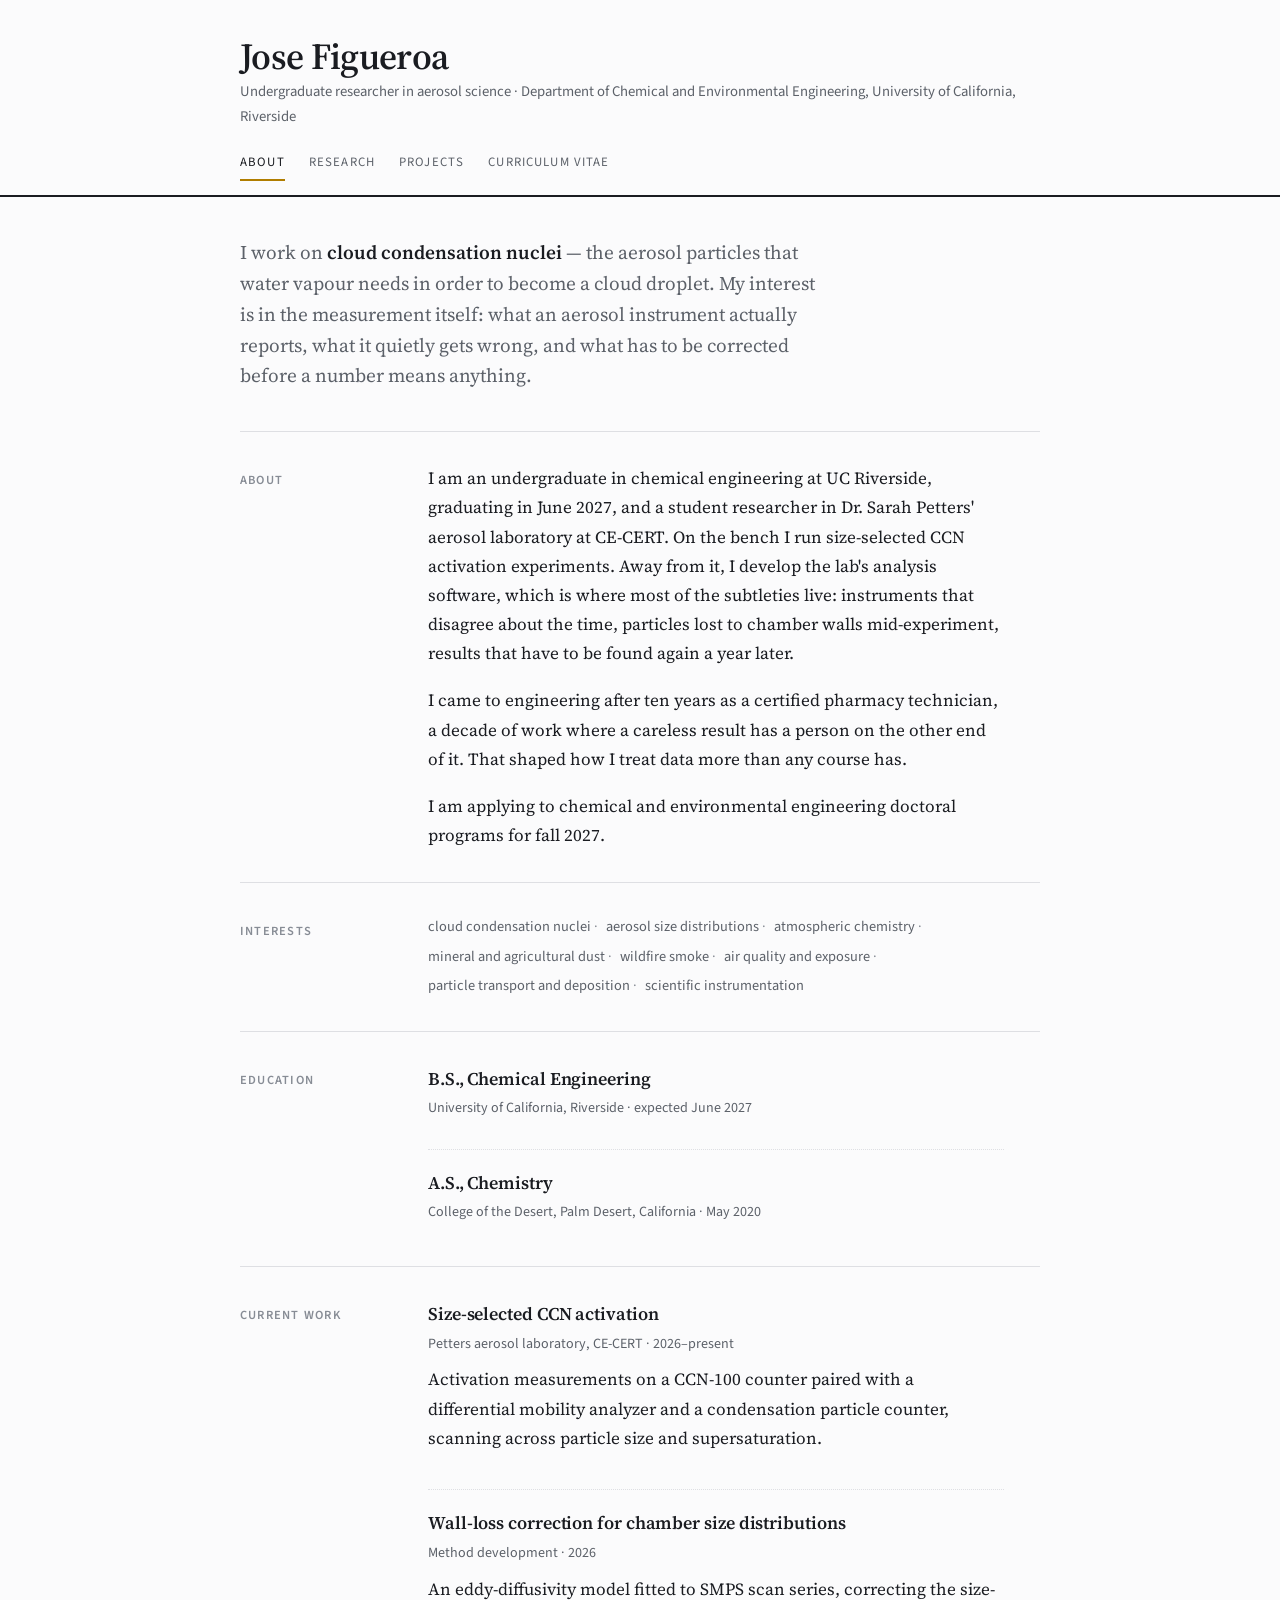
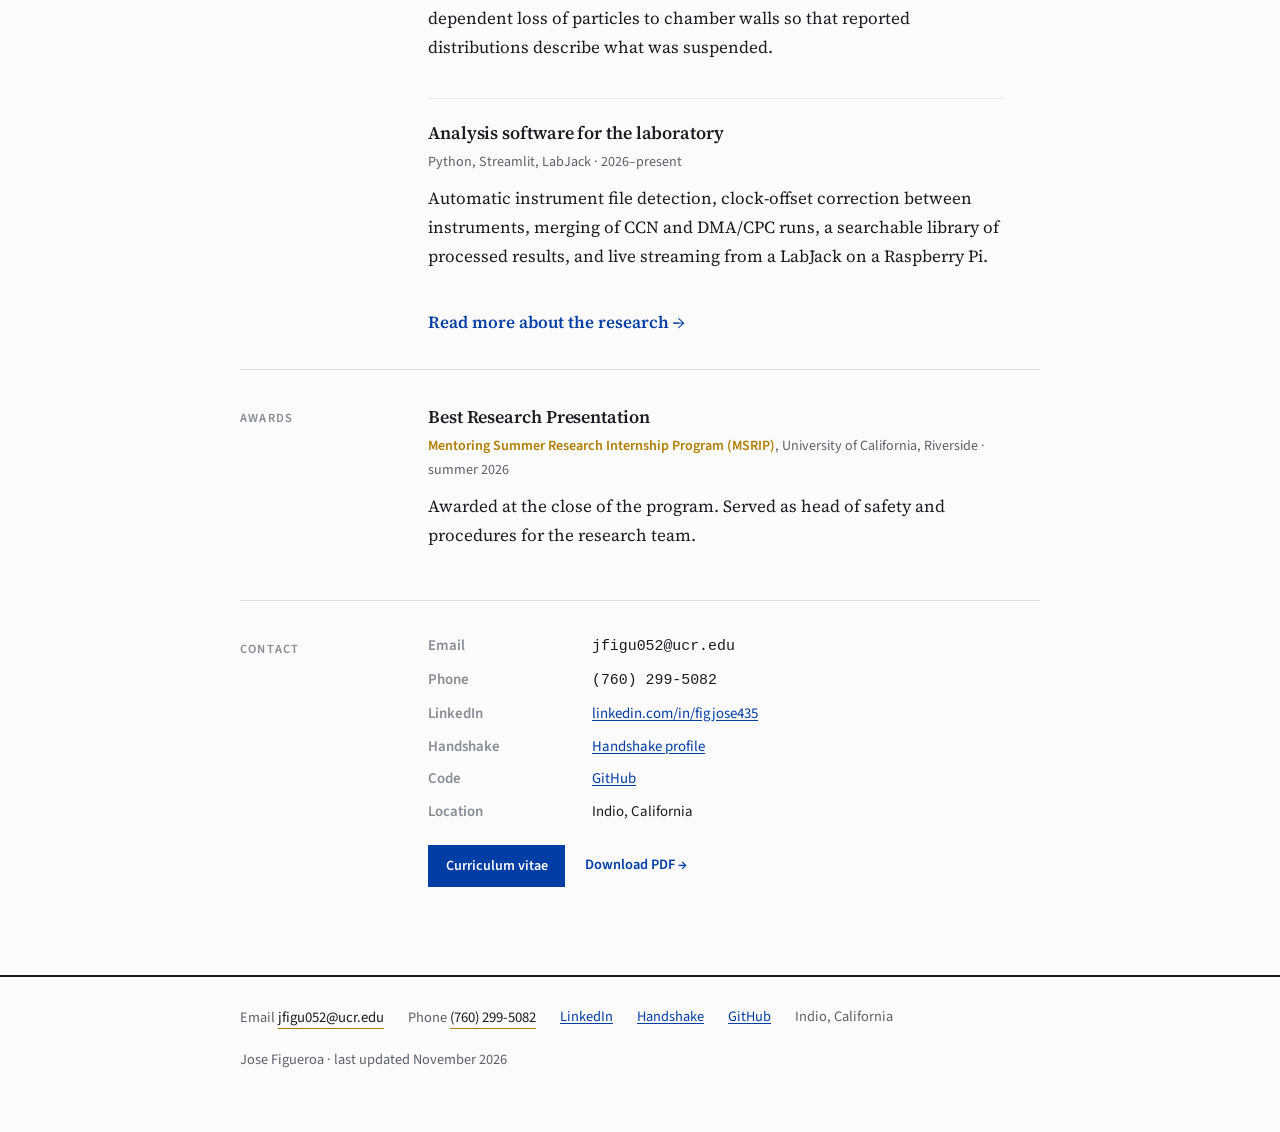
==== commit 9cb8048a: "Show the Google Voice number in the contact blocks and footers The resume PDF already carried it; th" ====
--- a/index.html
+++ b/index.html
@@ -103,9 +103,10 @@
   <div class="col">
     <dl class="deflist">
       <dt>Email</dt><dd><code>jfigu052@ucr.edu</code></dd>
+      <dt>Phone</dt><dd><code>(760) 299-5082</code></dd>
       <dt>LinkedIn</dt><dd><a href="https://www.linkedin.com/in/figjose435">linkedin.com/in/figjose435</a></dd>
       <dt>Handshake</dt><dd><a href="https://app.joinhandshake.com/profiles/rjaf6t">Handshake profile</a></dd>
-      <dt>Code</dt><dd><a href="https://github.com/lumpygumpy666">GitHub</a></dd>
+      <dt>Code</dt><dd><a href="https://github.com/josefigueroa-435">GitHub</a></dd>
       <dt>Location</dt><dd>Indio, California</dd>
     </dl>
     <div class="actions">
@@ -120,9 +121,10 @@
 <footer><div class="wrap">
   <ul class="contact">
     <li>Email <code>jfigu052@ucr.edu</code></li>
+    <li>Phone <code>(760) 299-5082</code></li>
     <li><a href="https://www.linkedin.com/in/figjose435">LinkedIn</a></li>
     <li><a href="https://app.joinhandshake.com/profiles/rjaf6t">Handshake</a></li>
-    <li><a href="https://github.com/lumpygumpy666">GitHub</a></li>
+    <li><a href="https://github.com/josefigueroa-435">GitHub</a></li>
     <li>Indio, California</li>
   </ul>
   <p>Jose Figueroa &middot; last updated November 2026</p>
